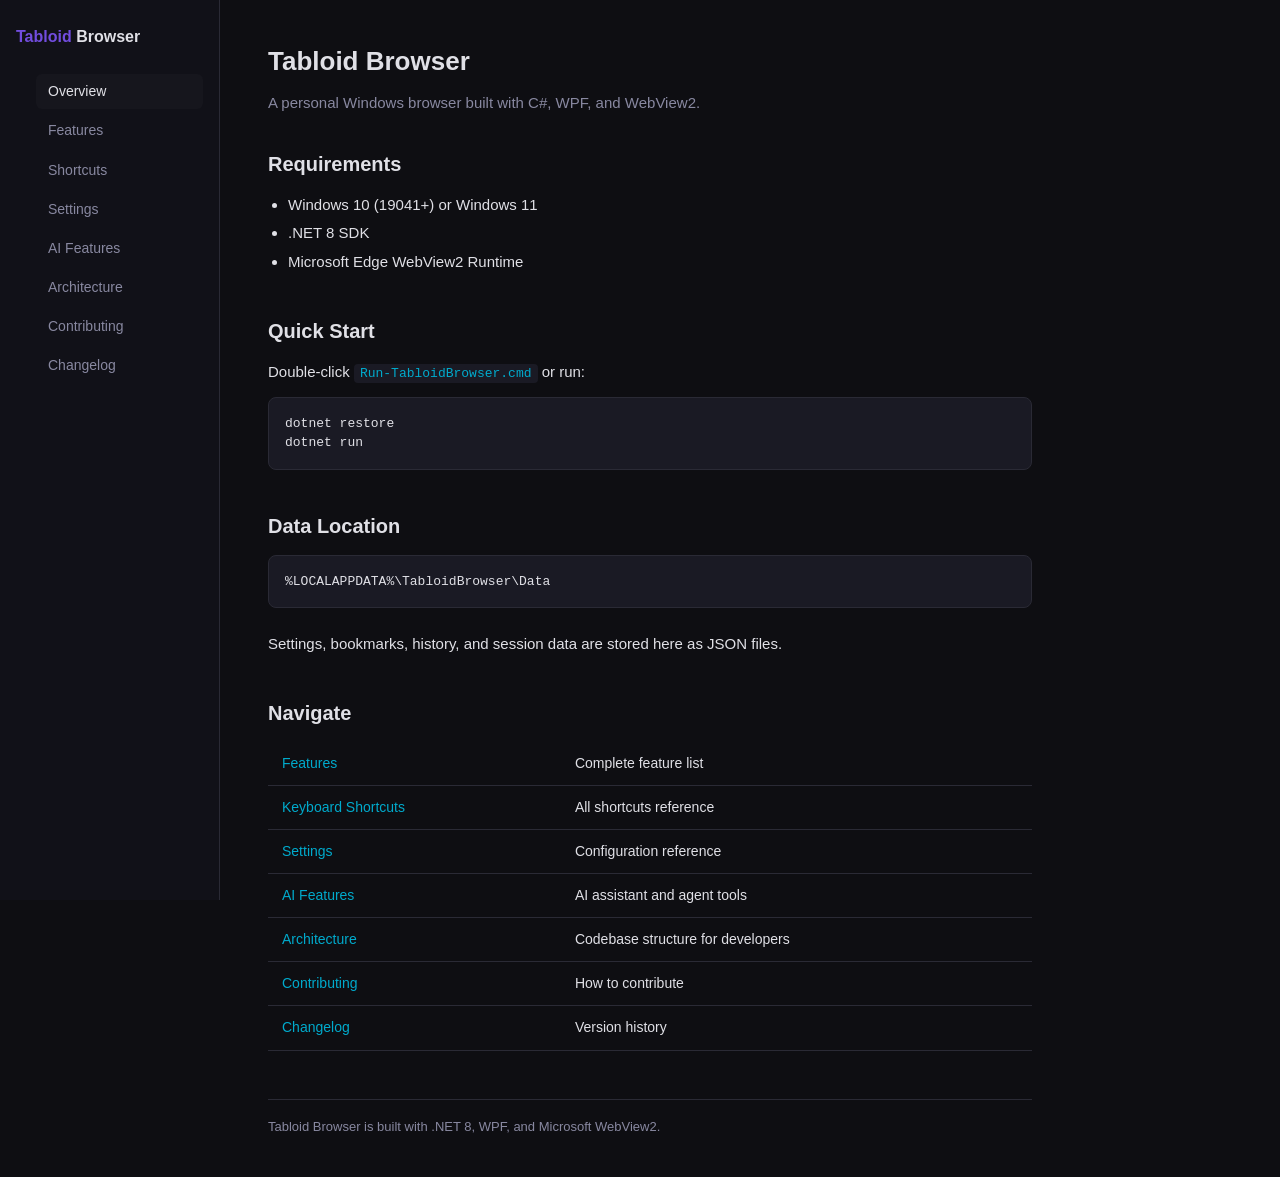
==== docs/index.html @ b5f9b8f1 "Add documentation for contributing, features, keyboard shortcuts, settings, and styling - Created co" ====
<!DOCTYPE html>
<html lang="en">
<head>
    <meta charset="UTF-8">
    <meta name="viewport" content="width=device-width, initial-scale=1.0">
    <title>Tabloid Browser</title>
    <link rel="stylesheet" href="css/style.css">
</head>
<body>
    <div class="layout">
        <nav>
            <a class="brand" href="index.html"><span>Tabloid</span> Browser</a>
            <ul>
                <li><a href="index.html" class="active">Overview</a></li>
                <li><a href="features.html">Features</a></li>
                <li><a href="keyboard-shortcuts.html">Shortcuts</a></li>
                <li><a href="settings.html">Settings</a></li>
                <li><a href="ai-features.html">AI Features</a></li>
                <li><a href="architecture.html">Architecture</a></li>
                <li><a href="contributing.html">Contributing</a></li>
                <li><a href="changelog.html">Changelog</a></li>
            </ul>
        </nav>
        <main>
            <h1>Tabloid Browser</h1>
            <p class="subtitle">A personal Windows browser built with C#, WPF, and WebView2.</p>

            <div class="section">
                <h2>Requirements</h2>
                <ul>
                    <li>Windows 10 (19041+) or Windows 11</li>
                    <li>.NET 8 SDK</li>
                    <li>Microsoft Edge WebView2 Runtime</li>
                </ul>
            </div>

            <div class="section">
                <h2>Quick Start</h2>
                <p>Double-click <code>Run-TabloidBrowser.cmd</code> or run:</p>
<pre><code>dotnet restore
dotnet run</code></pre>
            </div>

            <div class="section">
                <h2>Data Location</h2>
<pre><code>%LOCALAPPDATA%\TabloidBrowser\Data</code></pre>
                <p>Settings, bookmarks, history, and session data are stored here as JSON files.</p>
            </div>

            <div class="section">
                <h2>Navigate</h2>
                <table>
                    <tr><td><a href="features.html">Features</a></td><td>Complete feature list</td></tr>
                    <tr><td><a href="keyboard-shortcuts.html">Keyboard Shortcuts</a></td><td>All shortcuts reference</td></tr>
                    <tr><td><a href="settings.html">Settings</a></td><td>Configuration reference</td></tr>
                    <tr><td><a href="ai-features.html">AI Features</a></td><td>AI assistant and agent tools</td></tr>
                    <tr><td><a href="architecture.html">Architecture</a></td><td>Codebase structure for developers</td></tr>
                    <tr><td><a href="contributing.html">Contributing</a></td><td>How to contribute</td></tr>
                    <tr><td><a href="changelog.html">Changelog</a></td><td>Version history</td></tr>
                </table>
            </div>

            <div class="footer">
                Tabloid Browser is built with .NET 8, WPF, and Microsoft WebView2.
            </div>
        </main>
    </div>
</body>
</html>
---- docs/css/style.css ----
:root {
    --bg: #0e0e12;
    --surface: #16161d;
    --border: #2a2a35;
    --text: #e0e0e6;
    --muted: #8888a0;
    --accent: #724ddf;
    --cyan: #00aacc;
    --green: #44cc88;
    --red: #dd4466;
    --yellow: #ddaa44;
    --code-bg: #1a1a24;
    --nav-bg: #111118;
}

* { margin: 0; padding: 0; box-sizing: border-box; }

body {
    font-family: -apple-system, BlinkMacSystemFont, "Segoe UI", Helvetica, Arial, sans-serif;
    background: var(--bg);
    color: var(--text);
    line-height: 1.65;
    font-size: 15px;
}

a { color: var(--cyan); text-decoration: none; }
a:hover { text-decoration: underline; }

.layout {
    display: flex;
    min-height: 100vh;
}

nav {
    width: 220px;
    background: var(--nav-bg);
    border-right: 1px solid var(--border);
    padding: 24px 16px;
    position: fixed;
    top: 0;
    bottom: 0;
    overflow-y: auto;
}

nav .brand {
    font-size: 16px;
    font-weight: 700;
    color: var(--text);
    margin-bottom: 24px;
    display: block;
}

nav .brand span { color: var(--accent); }

nav ul { list-style: none; }

nav li a {
    display: block;
    padding: 6px 12px;
    color: var(--muted);
    border-radius: 6px;
    font-size: 14px;
    transition: all 0.15s;
}

nav li a:hover,
nav li a.active {
    color: var(--text);
    background: var(--surface);
    text-decoration: none;
}

main {
    margin-left: 220px;
    padding: 40px 48px;
    max-width: 860px;
    width: 100%;
}

h1 { font-size: 26px; font-weight: 700; margin-bottom: 8px; }
h2 { font-size: 20px; font-weight: 600; margin: 32px 0 12px; color: var(--text); }
h3 { font-size: 16px; font-weight: 600; margin: 24px 0 8px; color: var(--muted); }

p { margin-bottom: 12px; }

.subtitle { color: var(--muted); margin-bottom: 24px; }

table {
    width: 100%;
    border-collapse: collapse;
    margin: 12px 0 24px;
    font-size: 14px;
}

th, td {
    text-align: left;
    padding: 10px 14px;
    border-bottom: 1px solid var(--border);
}

th {
    color: var(--muted);
    font-weight: 600;
    font-size: 12px;
    text-transform: uppercase;
    letter-spacing: 0.5px;
}

tr:hover td { background: var(--surface); }

code {
    font-family: "Cascadia Code", "Fira Code", "Consolas", monospace;
    background: var(--code-bg);
    padding: 2px 6px;
    border-radius: 4px;
    font-size: 13px;
    color: var(--cyan);
}

pre {
    background: var(--code-bg);
    border: 1px solid var(--border);
    border-radius: 8px;
    padding: 16px;
    overflow-x: auto;
    margin: 12px 0 24px;
    font-size: 13px;
    line-height: 1.5;
}

pre code { background: none; padding: 0; color: var(--text); }

.badge {
    display: inline-block;
    padding: 2px 8px;
    border-radius: 4px;
    font-size: 12px;
    font-weight: 600;
}

.badge-type { background: var(--accent); color: white; }
.badge-default { background: var(--surface); border: 1px solid var(--border); color: var(--muted); }
.badge-bool { background: #1a3a2a; color: var(--green); }
.badge-string { background: #2a2a1a; color: var(--yellow); }
.badge-number { background: #1a2a3a; color: var(--cyan); }

.card {
    background: var(--surface);
    border: 1px solid var(--border);
    border-radius: 8px;
    padding: 20px;
    margin: 12px 0;
}

.card h3 { margin-top: 0; color: var(--text); }

.section { margin-bottom: 40px; }

ul, ol { padding-left: 20px; margin: 8px 0 16px; }
li { margin: 4px 0; }

.footer {
    margin-top: 48px;
    padding-top: 16px;
    border-top: 1px solid var(--border);
    color: var(--muted);
    font-size: 13px;
}

.kbd {
    display: inline-block;
    padding: 2px 8px;
    background: var(--surface);
    border: 1px solid var(--border);
    border-radius: 4px;
    font-family: "Cascadia Code", monospace;
    font-size: 12px;
    color: var(--text);
    min-width: 24px;
    text-align: center;
}

@media (max-width: 768px) {
    nav { display: none; }
    main { margin-left: 0; padding: 24px 16px; }
}
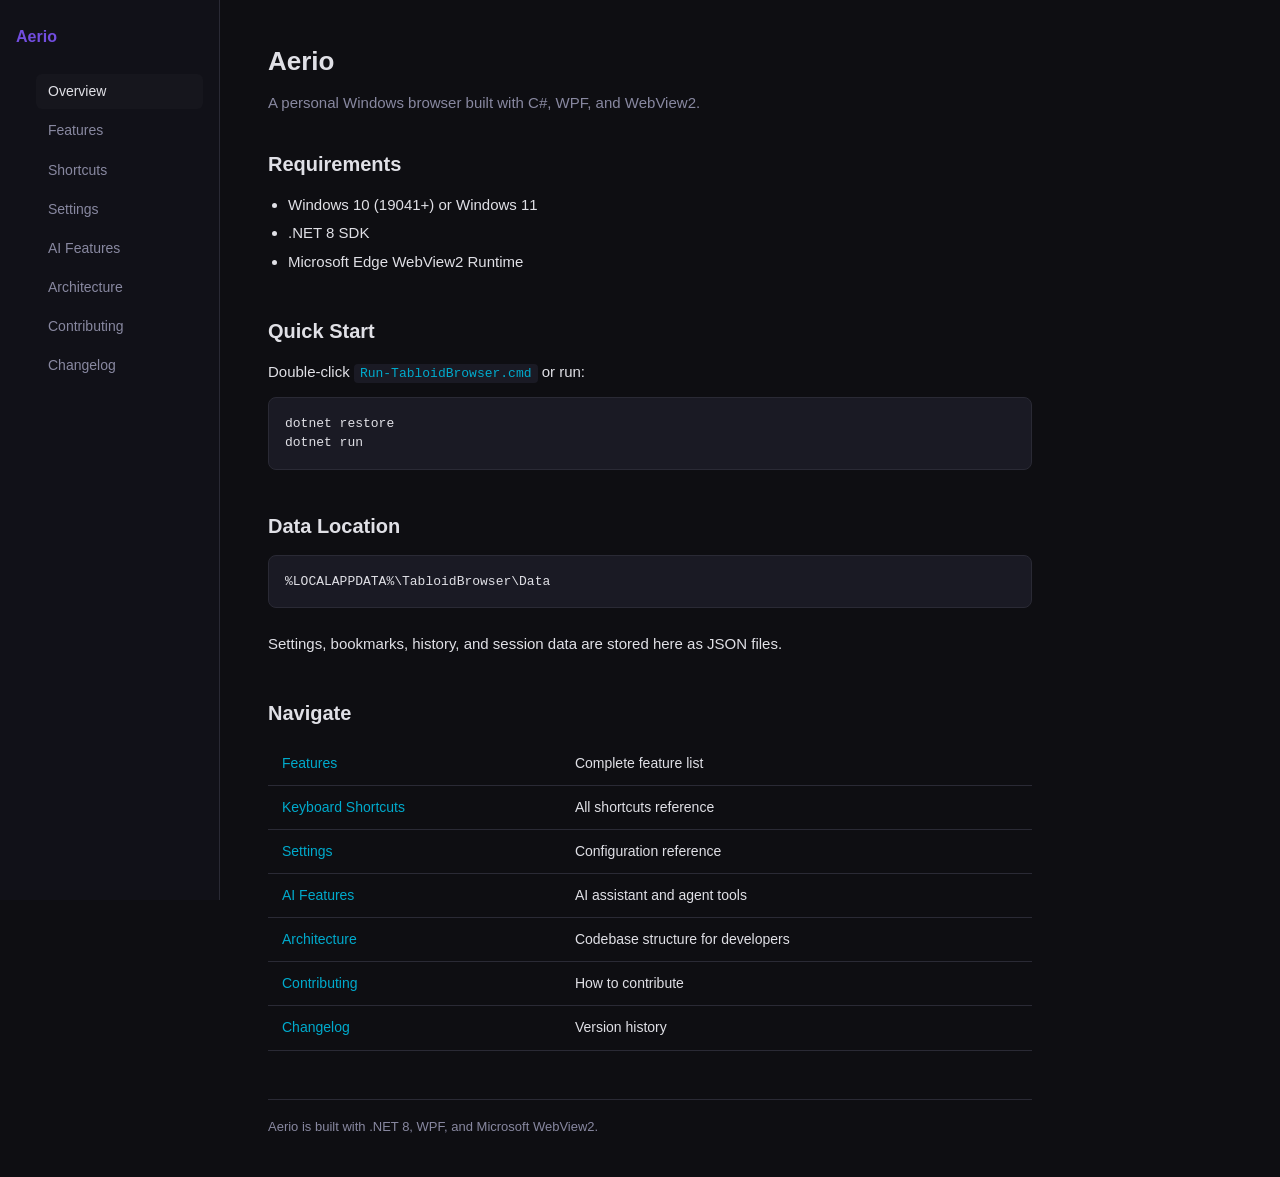
==== commit 0095edc8: "Rename project from Tabloid to Aerio and update related documentation and assets" ====
--- a/docs/index.html
+++ b/docs/index.html
@@ -3,13 +3,13 @@
 <head>
     <meta charset="UTF-8">
     <meta name="viewport" content="width=device-width, initial-scale=1.0">
-    <title>Tabloid Browser</title>
+    <title>Aerio</title>
     <link rel="stylesheet" href="css/style.css">
 </head>
 <body>
     <div class="layout">
         <nav>
-            <a class="brand" href="index.html"><span>Tabloid</span> Browser</a>
+            <a class="brand" href="index.html"><span>Aerio</span></a>
             <ul>
                 <li><a href="index.html" class="active">Overview</a></li>
                 <li><a href="features.html">Features</a></li>
@@ -22,7 +22,7 @@
             </ul>
         </nav>
         <main>
-            <h1>Tabloid Browser</h1>
+            <h1>Aerio</h1>
             <p class="subtitle">A personal Windows browser built with C#, WPF, and WebView2.</p>
 
             <div class="section">
@@ -61,7 +61,7 @@
             </div>
 
             <div class="footer">
-                Tabloid Browser is built with .NET 8, WPF, and Microsoft WebView2.
+                Aerio is built with .NET 8, WPF, and Microsoft WebView2.
             </div>
         </main>
     </div>
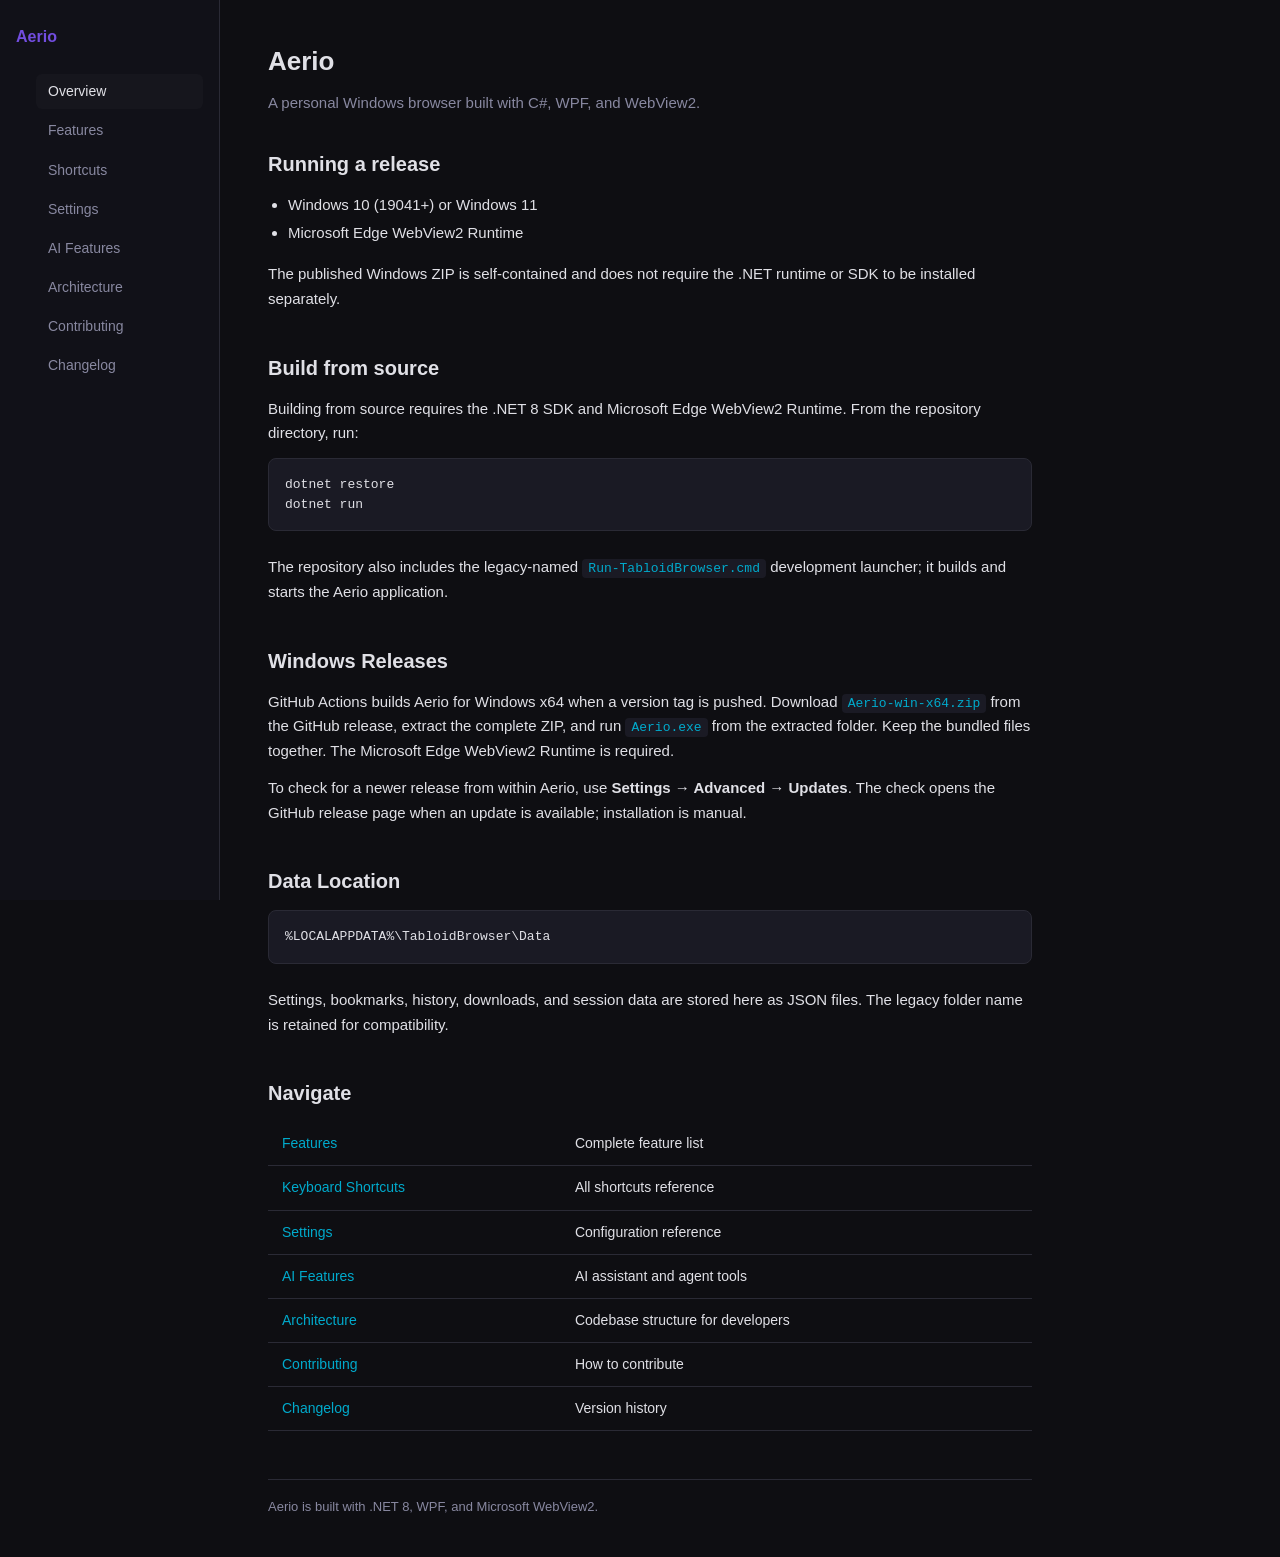
==== commit 288a9096: "Add Aerio update checking feature and related tests - Implemented AerioUpdateService to fetch the la" ====
--- a/docs/index.html
+++ b/docs/index.html
@@ -26,25 +26,32 @@
             <p class="subtitle">A personal Windows browser built with C#, WPF, and WebView2.</p>
 
             <div class="section">
-                <h2>Requirements</h2>
+                <h2>Running a release</h2>
                 <ul>
                     <li>Windows 10 (19041+) or Windows 11</li>
-                    <li>.NET 8 SDK</li>
                     <li>Microsoft Edge WebView2 Runtime</li>
                 </ul>
+                <p>The published Windows ZIP is self-contained and does not require the .NET runtime or SDK to be installed separately.</p>
             </div>
 
             <div class="section">
-                <h2>Quick Start</h2>
-                <p>Double-click <code>Run-TabloidBrowser.cmd</code> or run:</p>
+                <h2>Build from source</h2>
+                <p>Building from source requires the .NET 8 SDK and Microsoft Edge WebView2 Runtime. From the repository directory, run:</p>
 <pre><code>dotnet restore
 dotnet run</code></pre>
+                <p>The repository also includes the legacy-named <code>Run-TabloidBrowser.cmd</code> development launcher; it builds and starts the Aerio application.</p>
+            </div>
+
+            <div class="section">
+                <h2>Windows Releases</h2>
+                <p>GitHub Actions builds Aerio for Windows x64 when a version tag is pushed. Download <code>Aerio-win-x64.zip</code> from the GitHub release, extract the complete ZIP, and run <code>Aerio.exe</code> from the extracted folder. Keep the bundled files together. The Microsoft Edge WebView2 Runtime is required.</p>
+                <p>To check for a newer release from within Aerio, use <strong>Settings → Advanced → Updates</strong>. The check opens the GitHub release page when an update is available; installation is manual.</p>
             </div>
 
             <div class="section">
                 <h2>Data Location</h2>
 <pre><code>%LOCALAPPDATA%\TabloidBrowser\Data</code></pre>
-                <p>Settings, bookmarks, history, and session data are stored here as JSON files.</p>
+                <p>Settings, bookmarks, history, downloads, and session data are stored here as JSON files. The legacy folder name is retained for compatibility.</p>
             </div>
 
             <div class="section">
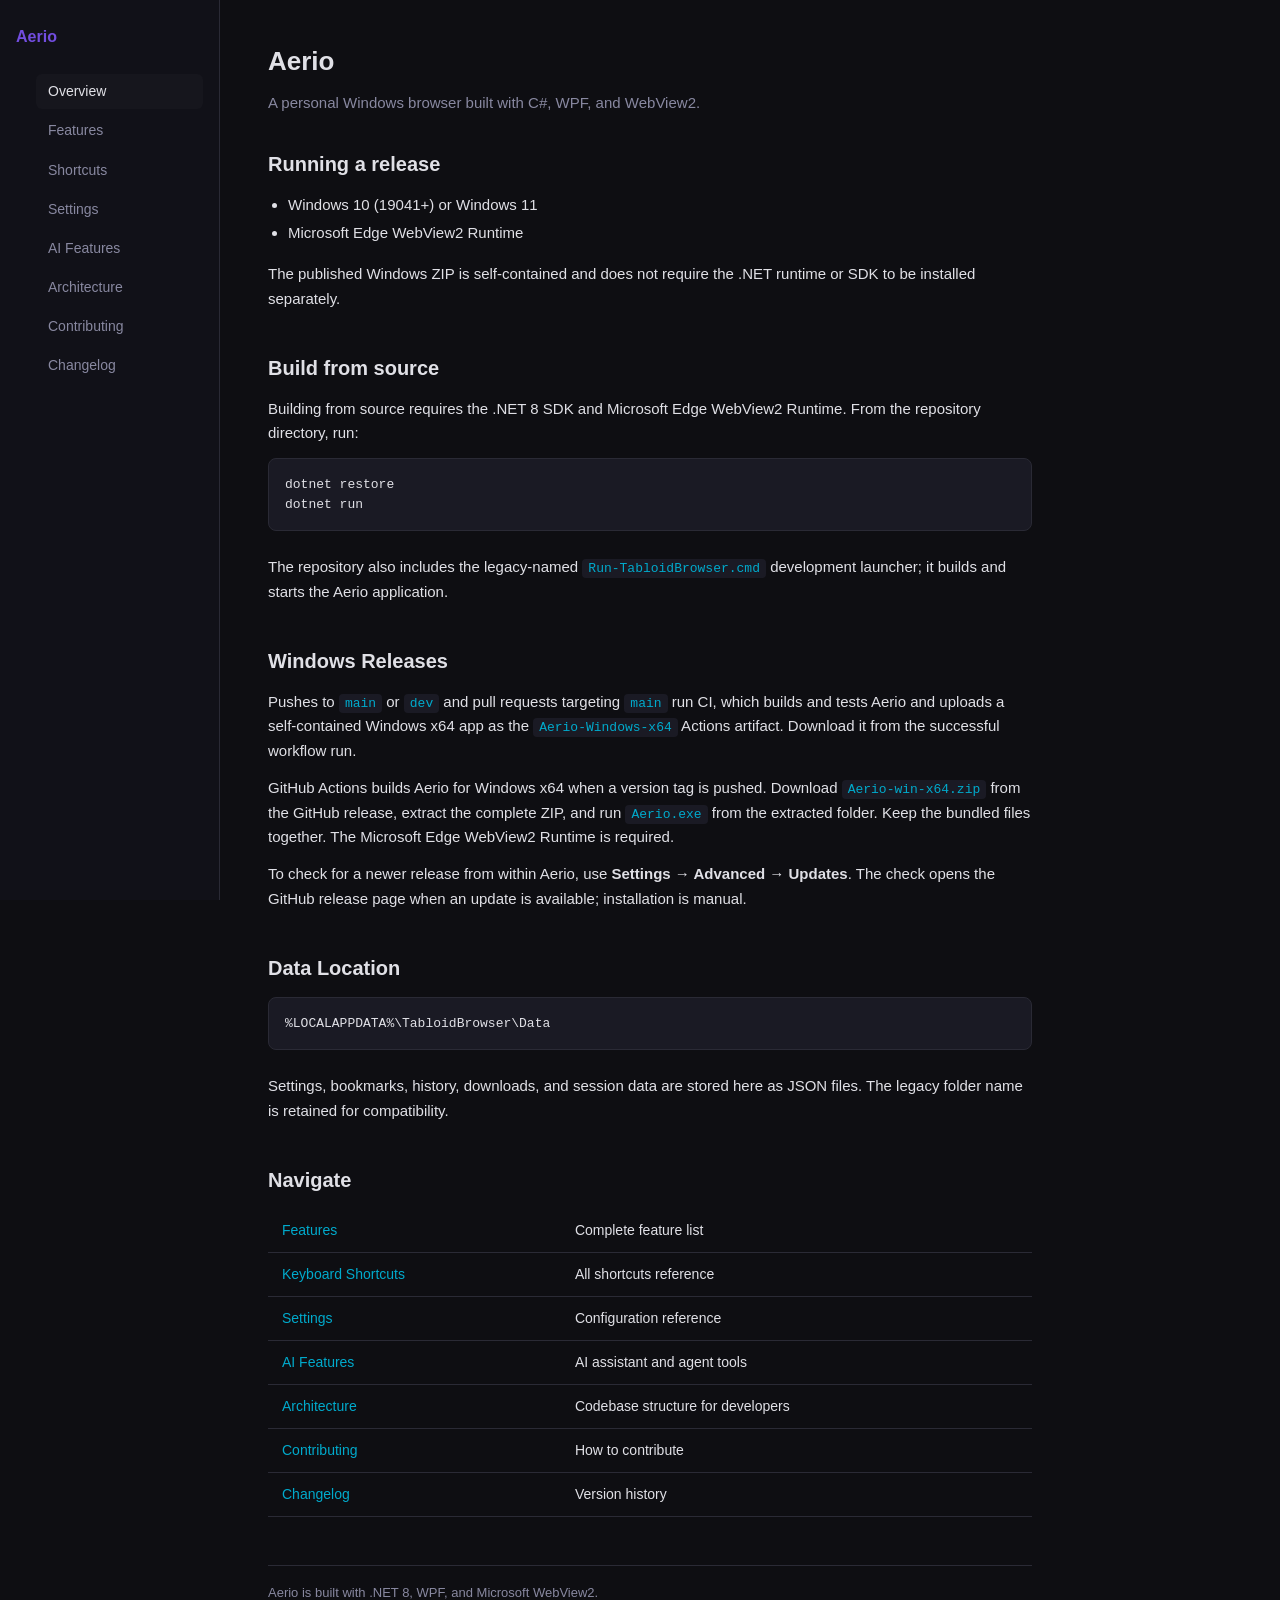
==== commit d652cac8: "ci: add self-contained Windows app publishing and verification steps docs: update README and index.h" ====
--- a/docs/index.html
+++ b/docs/index.html
@@ -44,6 +44,7 @@
 
             <div class="section">
                 <h2>Windows Releases</h2>
+                <p>Pushes to <code>main</code> or <code>dev</code> and pull requests targeting <code>main</code> run CI, which builds and tests Aerio and uploads a self-contained Windows x64 app as the <code>Aerio-Windows-x64</code> Actions artifact. Download it from the successful workflow run.</p>
                 <p>GitHub Actions builds Aerio for Windows x64 when a version tag is pushed. Download <code>Aerio-win-x64.zip</code> from the GitHub release, extract the complete ZIP, and run <code>Aerio.exe</code> from the extracted folder. Keep the bundled files together. The Microsoft Edge WebView2 Runtime is required.</p>
                 <p>To check for a newer release from within Aerio, use <strong>Settings → Advanced → Updates</strong>. The check opens the GitHub release page when an update is available; installation is manual.</p>
             </div>
--- a/docs/css/style.css
+++ b/docs/css/style.css
@@ -42,16 +42,6 @@
     overflow-y: auto;
 }
 
-nav .brand {
-    font-size: 16px;
-    font-weight: 700;
-    color: var(--text);
-    margin-bottom: 24px;
-    display: block;
-}
-
-nav .brand span { color: var(--accent); }
-
 nav ul { list-style: none; }
 
 nav li a {
@@ -62,6 +52,16 @@
     font-size: 14px;
     transition: all 0.15s;
 }
+
+nav .brand {
+    font-size: 16px;
+    font-weight: 700;
+    color: var(--text);
+    margin-bottom: 24px;
+    display: block;
+}
+
+nav .brand span { color: var(--accent); }
 
 nav li a:hover,
 nav li a.active {
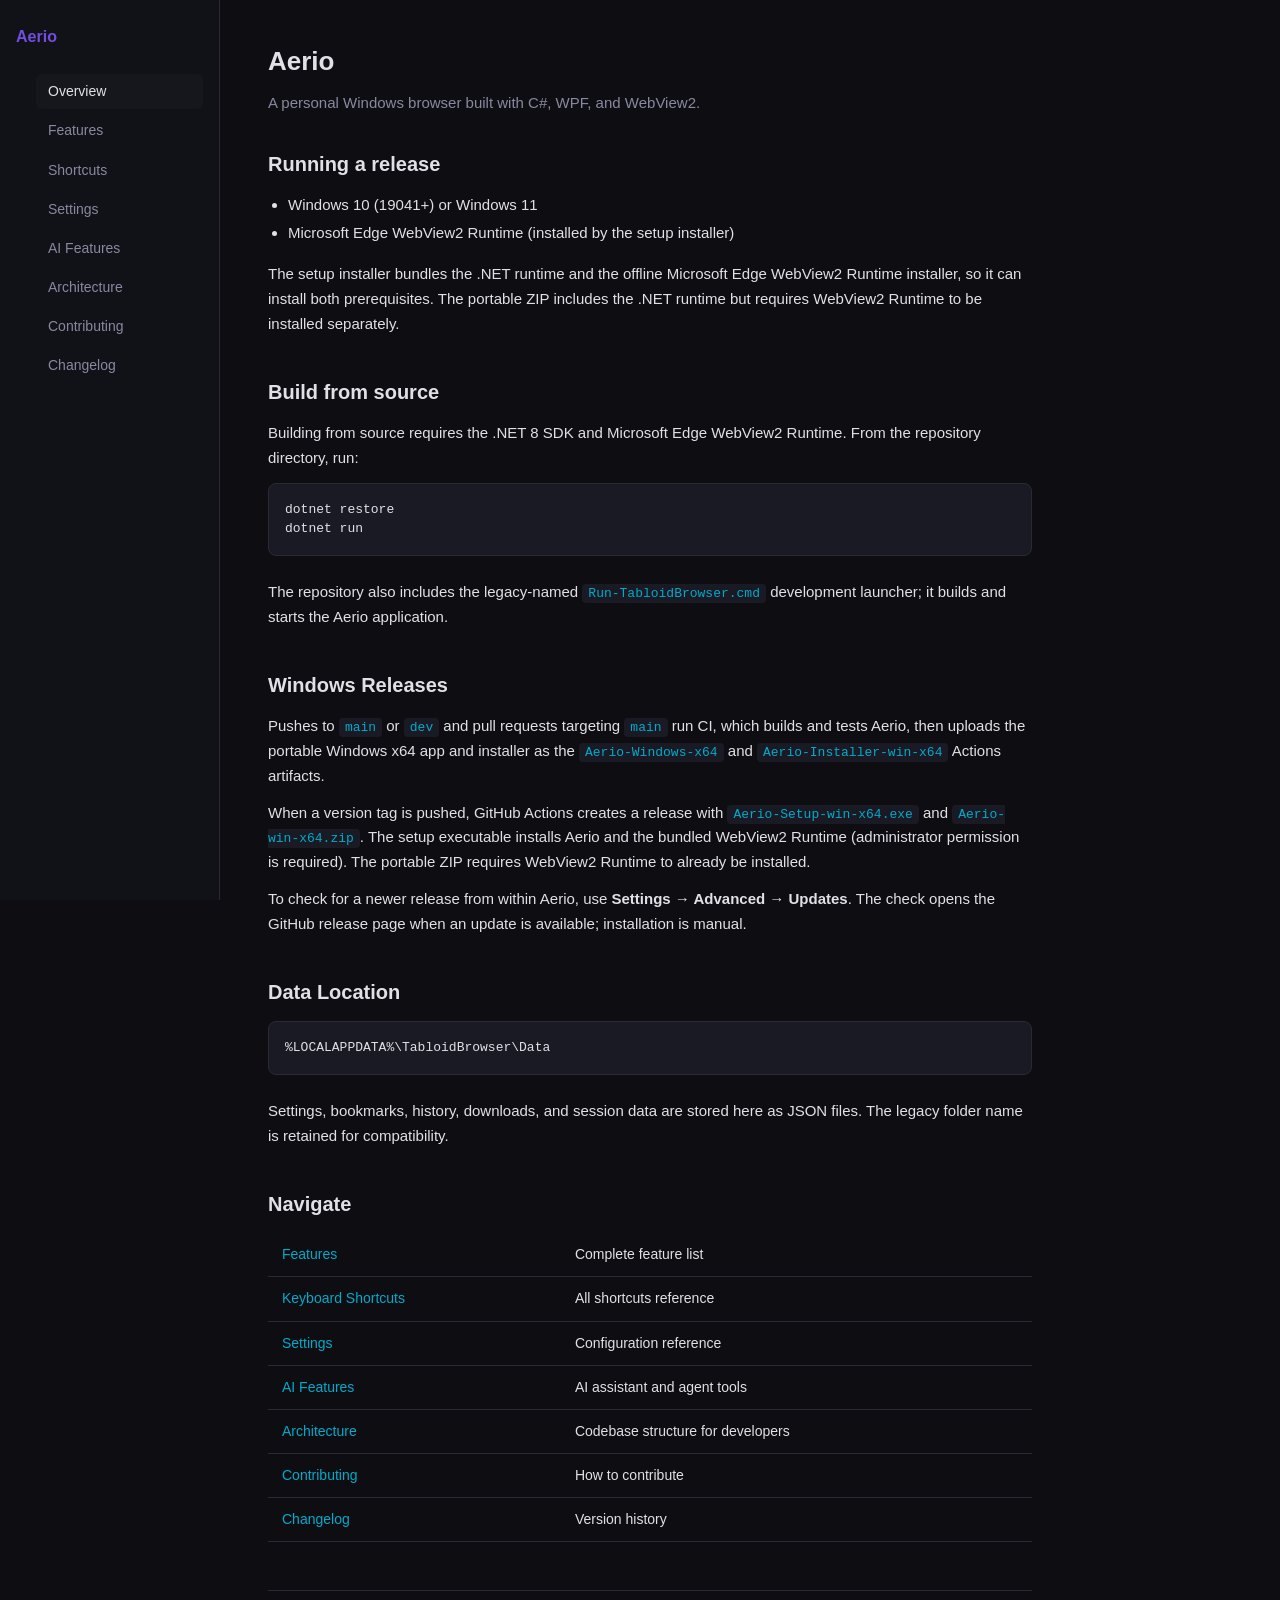
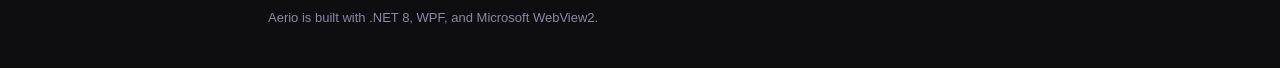
==== commit 89c45a63: "feat: add Windows installer creation and WebView2 Runtime integration" ====
--- a/docs/index.html
+++ b/docs/index.html
@@ -29,9 +29,9 @@
                 <h2>Running a release</h2>
                 <ul>
                     <li>Windows 10 (19041+) or Windows 11</li>
-                    <li>Microsoft Edge WebView2 Runtime</li>
+                    <li>Microsoft Edge WebView2 Runtime (installed by the setup installer)</li>
                 </ul>
-                <p>The published Windows ZIP is self-contained and does not require the .NET runtime or SDK to be installed separately.</p>
+                <p>The setup installer bundles the .NET runtime and the offline Microsoft Edge WebView2 Runtime installer, so it can install both prerequisites. The portable ZIP includes the .NET runtime but requires WebView2 Runtime to be installed separately.</p>
             </div>
 
             <div class="section">
@@ -44,8 +44,8 @@
 
             <div class="section">
                 <h2>Windows Releases</h2>
-                <p>Pushes to <code>main</code> or <code>dev</code> and pull requests targeting <code>main</code> run CI, which builds and tests Aerio and uploads a self-contained Windows x64 app as the <code>Aerio-Windows-x64</code> Actions artifact. Download it from the successful workflow run.</p>
-                <p>GitHub Actions builds Aerio for Windows x64 when a version tag is pushed. Download <code>Aerio-win-x64.zip</code> from the GitHub release, extract the complete ZIP, and run <code>Aerio.exe</code> from the extracted folder. Keep the bundled files together. The Microsoft Edge WebView2 Runtime is required.</p>
+                <p>Pushes to <code>main</code> or <code>dev</code> and pull requests targeting <code>main</code> run CI, which builds and tests Aerio, then uploads the portable Windows x64 app and installer as the <code>Aerio-Windows-x64</code> and <code>Aerio-Installer-win-x64</code> Actions artifacts.</p>
+                <p>When a version tag is pushed, GitHub Actions creates a release with <code>Aerio-Setup-win-x64.exe</code> and <code>Aerio-win-x64.zip</code>. The setup executable installs Aerio and the bundled WebView2 Runtime (administrator permission is required). The portable ZIP requires WebView2 Runtime to already be installed.</p>
                 <p>To check for a newer release from within Aerio, use <strong>Settings → Advanced → Updates</strong>. The check opens the GitHub release page when an update is available; installation is manual.</p>
             </div>
 
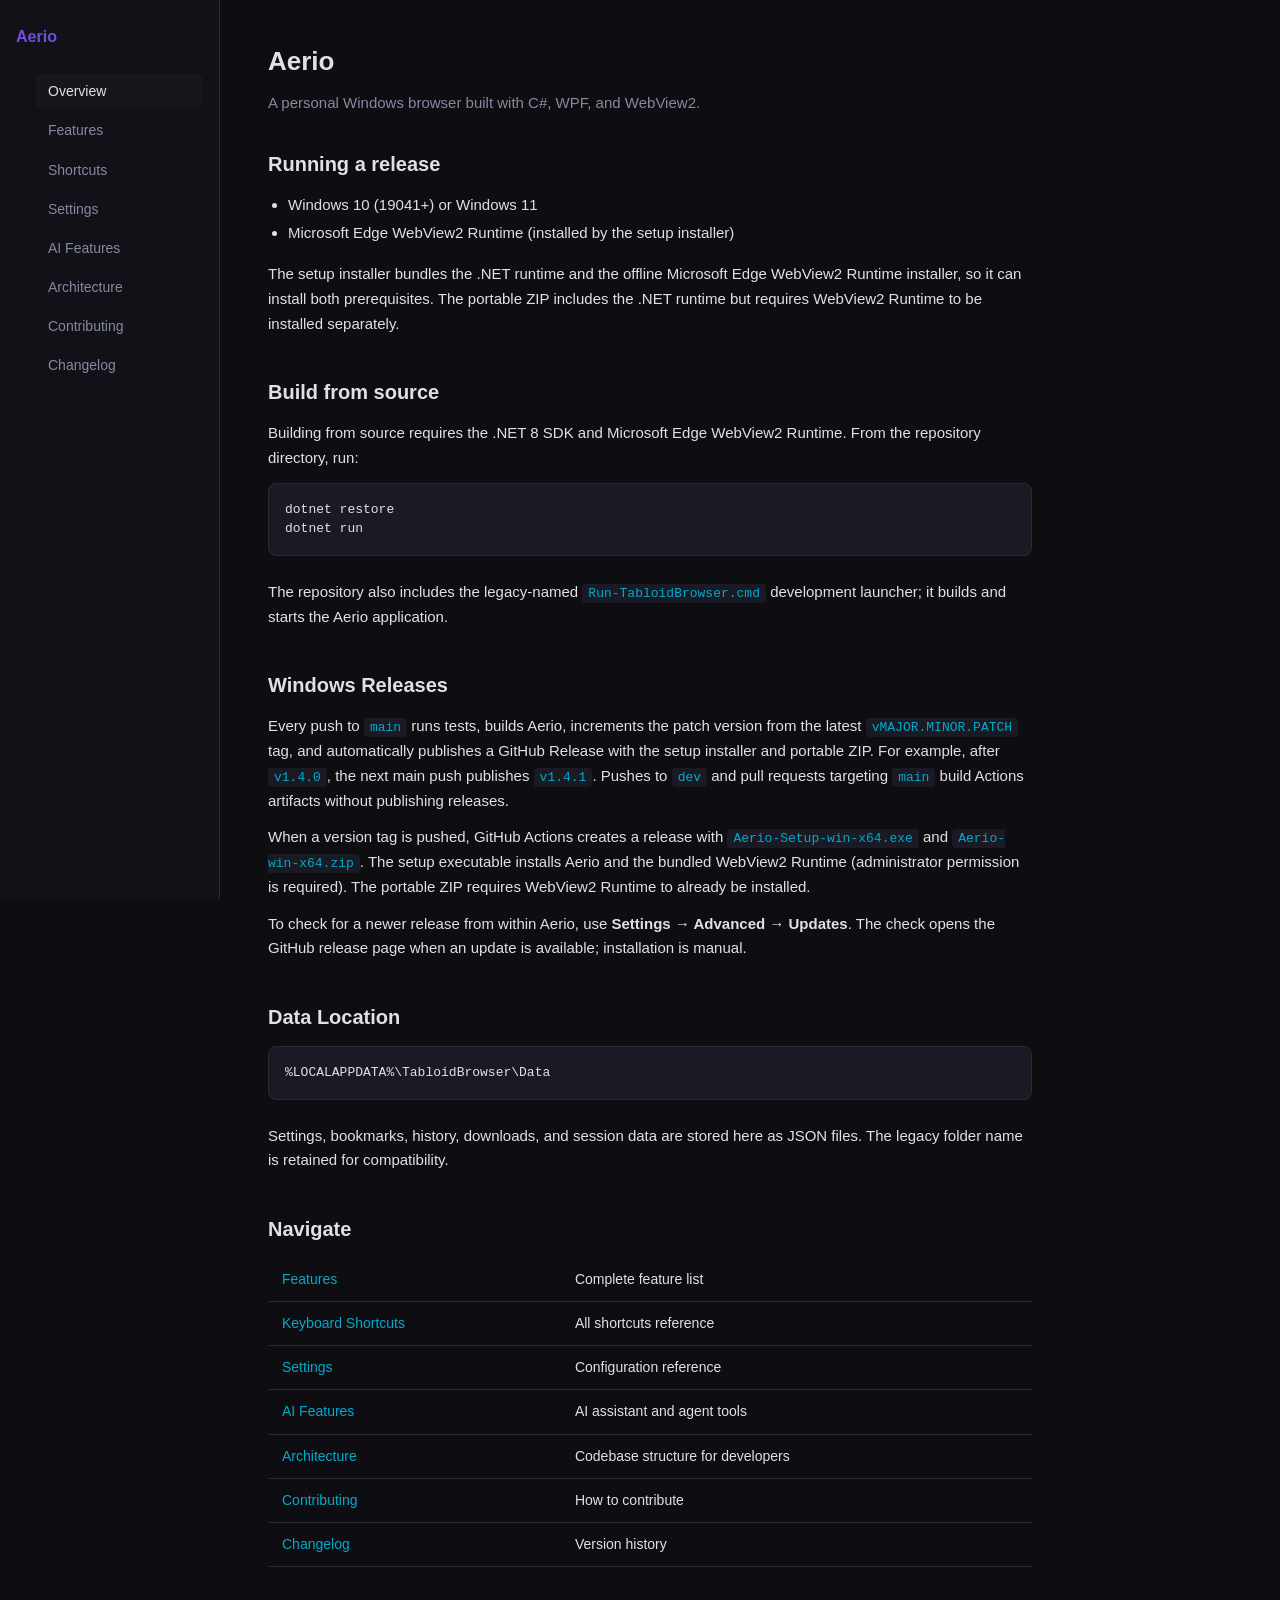
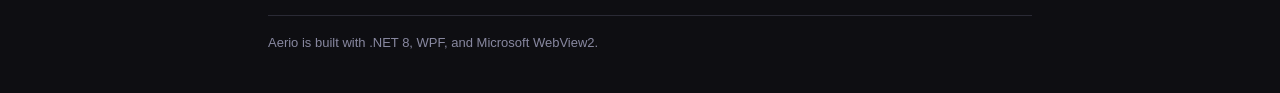
==== commit 16c5d2fc: "feat: implement automatic versioning and GitHub release publishing in CI workflow" ====
--- a/docs/index.html
+++ b/docs/index.html
@@ -44,7 +44,7 @@
 
             <div class="section">
                 <h2>Windows Releases</h2>
-                <p>Pushes to <code>main</code> or <code>dev</code> and pull requests targeting <code>main</code> run CI, which builds and tests Aerio, then uploads the portable Windows x64 app and installer as the <code>Aerio-Windows-x64</code> and <code>Aerio-Installer-win-x64</code> Actions artifacts.</p>
+                <p>Every push to <code>main</code> runs tests, builds Aerio, increments the patch version from the latest <code>vMAJOR.MINOR.PATCH</code> tag, and automatically publishes a GitHub Release with the setup installer and portable ZIP. For example, after <code>v1.4.0</code>, the next main push publishes <code>v1.4.1</code>. Pushes to <code>dev</code> and pull requests targeting <code>main</code> build Actions artifacts without publishing releases.</p>
                 <p>When a version tag is pushed, GitHub Actions creates a release with <code>Aerio-Setup-win-x64.exe</code> and <code>Aerio-win-x64.zip</code>. The setup executable installs Aerio and the bundled WebView2 Runtime (administrator permission is required). The portable ZIP requires WebView2 Runtime to already be installed.</p>
                 <p>To check for a newer release from within Aerio, use <strong>Settings → Advanced → Updates</strong>. The check opens the GitHub release page when an update is available; installation is manual.</p>
             </div>
